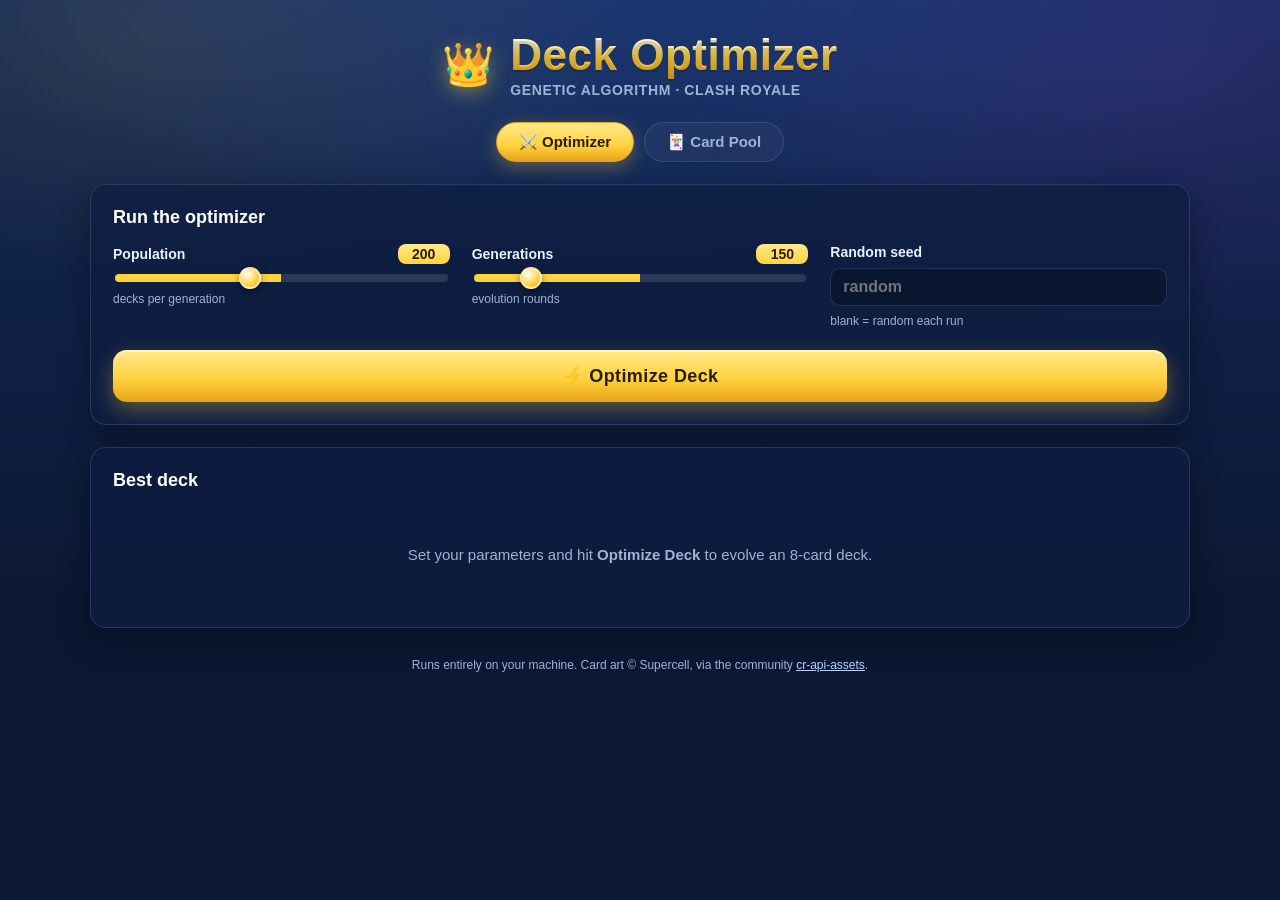
==== UI/index.html @ 9fcb2297 "Fix and clean up code" ====
<!DOCTYPE html>
<html lang="en">
<head>
  <meta charset="UTF-8" />
  <meta name="viewport" content="width=device-width, initial-scale=1.0" />
  <title>Clash Royale Deck Optimizer</title>
  <link rel="stylesheet" href="/style.css" />
  <link rel="icon"
    href="data:image/svg+xml,<svg xmlns='http://www.w3.org/2000/svg' viewBox='0 0 100 100'><text y='.9em' font-size='90'>👑</text></svg>" />
</head>
<body>
  <div class="bg-glow"></div>

  <header class="site-header">
    <div class="crown">👑</div>
    <div class="title-block">
      <h1>Deck Optimizer</h1>
      <p class="subtitle">Genetic algorithm &middot; Clash Royale</p>
    </div>
  </header>

  <nav class="tabs" role="tablist">
    <button class="tab is-active" data-tab="optimizer" role="tab">⚔️ Optimizer</button>
    <button class="tab" data-tab="pool" role="tab">🃏 Card Pool</button>
  </nav>

  <main class="wrap">

    <!-- ===================== OPTIMIZER TAB ===================== -->
    <section id="tab-optimizer" class="tab-panel is-active">
      <div class="panel controls-panel">
        <h2 class="panel-title">Run the optimizer</h2>

        <div class="controls">
          <div class="control">
            <label for="population">Population
              <span class="val" id="population-val">200</span>
            </label>
            <input type="range" id="population" min="2" max="500" step="1" value="200" />
            <span class="hint">decks per generation</span>
          </div>

          <div class="control">
            <label for="generations">Generations
              <span class="val" id="generations-val">150</span>
            </label>
            <input type="range" id="generations" min="1" max="1000" step="1" value="150" />
            <span class="hint">evolution rounds</span>
          </div>

          <div class="control">
            <label for="seed">Random seed</label>
            <input type="number" id="seed" placeholder="random" class="seed-input" />
            <span class="hint">blank = random each run</span>
          </div>
        </div>

        <button id="run-btn" class="run-btn">
          <span class="run-btn-label">⚡ Optimize Deck</span>
        </button>

        <div id="progress" class="progress" hidden>
          <div class="progress-head">
            <span id="progress-gen">Generation 0 / 0</span>
            <span id="progress-fitness">best fitness —</span>
          </div>
          <div class="progress-track">
            <div id="progress-bar" class="progress-bar"></div>
          </div>
        </div>
      </div>

      <!-- live evolution view -->
      <div class="panel live-panel" id="live-panel" hidden>
        <div class="live-head">
          <h2 class="panel-title">Evolution in progress</h2>
          <div id="pop-stats" class="pop-stats"></div>
        </div>
        <div class="live-body">
          <div class="chart-card">
            <div class="chart-legend">
              <span class="lg lg-best">Best fitness</span>
              <span class="lg lg-avg">Population average</span>
            </div>
            <canvas id="fitness-chart" height="220"></canvas>
          </div>
          <div id="gen-log" class="gen-log" aria-live="polite"></div>
        </div>
      </div>

      <!-- result -->
      <div class="panel result-panel">
        <div class="result-head">
          <h2 class="panel-title">Best deck <span id="live-pill" class="live-pill" hidden>● LIVE</span></h2>
          <div id="deck-stats" class="deck-stats" hidden></div>
        </div>

        <p id="result-empty" class="empty-state">
          Set your parameters and hit <strong>Optimize Deck</strong> to evolve an 8-card deck.
        </p>

        <div id="deck-grid" class="card-grid deck-grid"></div>

        <p id="heuristic-note" class="note" hidden>
          ⓘ The scoring heuristic is still in progress (currently returns a flat
          score), so this deck is <strong>valid but not yet ranked</strong>.
          Fill in <code>heuristic.py</code> and re-run — the UI updates automatically.
        </p>
      </div>
    </section>

    <!-- ===================== CARD POOL TAB ===================== -->
    <section id="tab-pool" class="tab-panel">
      <div class="panel">
        <div class="pool-toolbar">
          <input type="search" id="search" class="search" placeholder="🔍 Search cards…" />
          <select id="filter-rarity" class="filter">
            <option value="">All rarities</option>
            <option value="common">Common</option>
            <option value="rare">Rare</option>
            <option value="epic">Epic</option>
            <option value="legendary">Legendary</option>
            <option value="champion">Champion</option>
          </select>
          <select id="filter-type" class="filter">
            <option value="">All types</option>
            <option value="troop">Troop</option>
            <option value="building">Building</option>
            <option value="spell">Spell</option>
          </select>
          <select id="filter-elixir" class="filter">
            <option value="">Any elixir</option>
          </select>
          <span id="pool-count" class="pool-count"></span>
        </div>

        <div id="pool-grid" class="card-grid pool-grid"></div>
      </div>
    </section>
  </main>

  <footer class="site-footer">
    Runs entirely on your machine. Card art © Supercell, via the community
    <a href="https://github.com/RoyaleAPI/cr-api-assets" target="_blank" rel="noopener">cr-api-assets</a>.
  </footer>

  <!-- card detail modal -->
  <div id="modal" class="modal" hidden>
    <div class="modal-backdrop" data-close></div>
    <div class="modal-card" role="dialog" aria-modal="true">
      <button class="modal-close" data-close aria-label="Close">✕</button>
      <div id="modal-body"></div>
    </div>
  </div>

  <script src="/app.js"></script>
</body>
</html>
---- style.css ----
/* ======================================================================
   Clash Royale Deck Optimizer — theme
   Self-contained: system fonts, CSS gradients, emoji icons. No frameworks.
   ====================================================================== */

:root {
  --bg-0: #0b1733;
  --bg-1: #142a57;
  --bg-2: #1e3c7b;
  --ink: #eaf1ff;
  --ink-dim: #9fb3d8;
  --gold: #ffd23f;
  --gold-deep: #e8a317;
  --panel: rgba(15, 30, 64, 0.72);
  --panel-line: rgba(120, 160, 230, 0.22);
  --elixir: #d6249f;
  --elixir-2: #803bd6;

  /* rarity colors */
  --r-common: #c4d0de;
  --r-rare: #ff9f1c;
  --r-epic: #b14cff;
  --r-legendary: #34d6e6;
  --r-champion: #ffd23f;

  --radius: 16px;
  --shadow: 0 10px 30px rgba(0, 0, 0, 0.35);
  --font: -apple-system, BlinkMacSystemFont, "Segoe UI", Roboto, Helvetica, Arial, sans-serif;
}

* { box-sizing: border-box; }

html, body { margin: 0; }

body {
  font-family: var(--font);
  color: var(--ink);
  background:
    radial-gradient(1200px 600px at 50% -10%, var(--bg-2), transparent 60%),
    linear-gradient(180deg, var(--bg-1), var(--bg-0) 70%);
  min-height: 100vh;
  padding-bottom: 48px;
  position: relative;
  overflow-x: hidden;
}

.bg-glow {
  position: fixed;
  inset: 0;
  pointer-events: none;
  background:
    radial-gradient(700px 360px at 12% 4%, rgba(255, 210, 63, 0.10), transparent 70%),
    radial-gradient(700px 420px at 92% 8%, rgba(177, 76, 255, 0.12), transparent 70%);
  z-index: 0;
}

/* ----------------------------- header -------------------------------- */
.site-header {
  position: relative;
  z-index: 1;
  display: flex;
  align-items: center;
  gap: 16px;
  justify-content: center;
  padding: 30px 20px 14px;
}

.crown {
  font-size: 42px;
  filter: drop-shadow(0 4px 10px rgba(255, 210, 63, 0.45));
  animation: bob 3.5s ease-in-out infinite;
}

@keyframes bob { 50% { transform: translateY(-6px) rotate(-3deg); } }

.title-block h1 {
  margin: 0;
  font-size: clamp(28px, 5vw, 44px);
  font-weight: 900;
  letter-spacing: 0.5px;
  background: linear-gradient(180deg, #fff 10%, var(--gold) 55%, var(--gold-deep));
  -webkit-background-clip: text;
  background-clip: text;
  color: transparent;
  text-shadow: 0 2px 0 rgba(0, 0, 0, 0.15);
}

.title-block .subtitle {
  margin: 2px 0 0;
  color: var(--ink-dim);
  font-size: 14px;
  font-weight: 600;
  letter-spacing: 0.6px;
  text-transform: uppercase;
}

/* ------------------------------ tabs --------------------------------- */
.tabs {
  position: relative;
  z-index: 1;
  display: flex;
  gap: 10px;
  justify-content: center;
  margin: 10px auto 22px;
}

.tab {
  font: inherit;
  font-weight: 800;
  font-size: 15px;
  color: var(--ink-dim);
  background: rgba(255, 255, 255, 0.04);
  border: 1px solid var(--panel-line);
  padding: 10px 22px;
  border-radius: 999px;
  cursor: pointer;
  transition: transform 0.12s ease, color 0.12s ease, background 0.12s ease;
}

.tab:hover { transform: translateY(-2px); color: var(--ink); }

.tab.is-active {
  color: #2a1d00;
  background: linear-gradient(180deg, #ffe98a, var(--gold) 60%, var(--gold-deep));
  border-color: var(--gold-deep);
  box-shadow: 0 6px 18px rgba(255, 210, 63, 0.3);
}

/* ---------------------------- layout --------------------------------- */
.wrap {
  position: relative;
  z-index: 1;
  width: min(1100px, 92vw);
  margin: 0 auto;
}

.tab-panel { display: none; }
.tab-panel.is-active { display: block; animation: fade 0.25s ease; }

@keyframes fade { from { opacity: 0; transform: translateY(6px); } }

.panel {
  background: var(--panel);
  border: 1px solid var(--panel-line);
  border-radius: var(--radius);
  box-shadow: var(--shadow);
  backdrop-filter: blur(6px);
  padding: 22px;
  margin-bottom: 22px;
}

.panel-title {
  margin: 0 0 16px;
  font-size: 18px;
  font-weight: 800;
  color: #fff;
}

/* --------------------------- controls -------------------------------- */
.controls {
  display: grid;
  grid-template-columns: repeat(auto-fit, minmax(220px, 1fr));
  gap: 22px;
}

.control { display: flex; flex-direction: column; gap: 8px; }

.control label {
  font-weight: 700;
  font-size: 14px;
  display: flex;
  align-items: center;
  gap: 8px;
}

.control .val {
  margin-left: auto;
  min-width: 52px;
  text-align: center;
  font-weight: 800;
  color: #2a1d00;
  background: linear-gradient(180deg, #ffe98a, var(--gold));
  border-radius: 8px;
  padding: 2px 8px;
}

.control .hint { font-size: 12px; color: var(--ink-dim); }

input[type="range"] {
  -webkit-appearance: none;
  appearance: none;
  height: 8px;
  border-radius: 999px;
  background: linear-gradient(90deg, var(--gold) 0%, var(--gold) 50%, rgba(255, 255, 255, 0.12) 50%);
  outline: none;
}

input[type="range"]::-webkit-slider-thumb {
  -webkit-appearance: none;
  width: 22px;
  height: 22px;
  border-radius: 50%;
  background: radial-gradient(circle at 35% 30%, #fff, var(--gold) 60%, var(--gold-deep));
  border: 2px solid #fff8;
  cursor: pointer;
  box-shadow: 0 3px 8px rgba(0, 0, 0, 0.4);
}

input[type="range"]::-moz-range-thumb {
  width: 22px;
  height: 22px;
  border-radius: 50%;
  background: radial-gradient(circle at 35% 30%, #fff, var(--gold) 60%, var(--gold-deep));
  border: 2px solid #fff8;
  cursor: pointer;
}

.seed-input {
  font: inherit;
  font-weight: 700;
  color: var(--ink);
  background: rgba(0, 0, 0, 0.25);
  border: 1px solid var(--panel-line);
  border-radius: 10px;
  padding: 9px 12px;
}

.seed-input:focus { outline: 2px solid var(--gold); }

/* ----------------------------- run ----------------------------------- */
.run-btn {
  margin-top: 22px;
  width: 100%;
  font: inherit;
  font-weight: 900;
  font-size: 18px;
  letter-spacing: 0.4px;
  color: #2a1d00;
  background: linear-gradient(180deg, #ffe98a, var(--gold) 55%, var(--gold-deep));
  border: none;
  border-radius: 14px;
  padding: 15px;
  cursor: pointer;
  box-shadow: 0 8px 22px rgba(255, 210, 63, 0.32), inset 0 2px 0 rgba(255, 255, 255, 0.5);
  transition: transform 0.1s ease, filter 0.1s ease;
}

.run-btn:hover { filter: brightness(1.05); transform: translateY(-2px); }
.run-btn:active { transform: translateY(0); }
.run-btn:disabled { filter: grayscale(0.5) brightness(0.8); cursor: progress; transform: none; }

/* --------------------------- progress -------------------------------- */
.progress { margin-top: 20px; }

.progress-head {
  display: flex;
  justify-content: space-between;
  font-weight: 700;
  font-size: 14px;
  margin-bottom: 8px;
  color: var(--ink);
}

#progress-fitness { color: var(--gold); }

.progress-track {
  height: 14px;
  border-radius: 999px;
  background: rgba(0, 0, 0, 0.3);
  overflow: hidden;
  border: 1px solid var(--panel-line);
}

.progress-bar {
  height: 100%;
  width: 0%;
  border-radius: 999px;
  background: linear-gradient(90deg, var(--elixir-2), var(--elixir));
  background-size: 200% 100%;
  transition: width 0.18s ease;
  animation: shimmer 1.4s linear infinite;
}

@keyframes shimmer { to { background-position: 200% 0; } }

/* ------------------------- result / stats ---------------------------- */
.result-head {
  display: flex;
  align-items: center;
  justify-content: space-between;
  flex-wrap: wrap;
  gap: 12px;
}

.deck-stats { display: flex; gap: 10px; flex-wrap: wrap; }

.stat {
  display: flex;
  flex-direction: column;
  align-items: center;
  min-width: 78px;
  padding: 8px 12px;
  border-radius: 12px;
  background: rgba(0, 0, 0, 0.25);
  border: 1px solid var(--panel-line);
}

.stat .stat-val { font-weight: 900; font-size: 18px; color: #fff; }
.stat .stat-lbl { font-size: 11px; color: var(--ink-dim); text-transform: uppercase; letter-spacing: 0.4px; }
.stat.bad .stat-val { color: #ff7a7a; }

.empty-state { color: var(--ink-dim); font-size: 15px; padding: 24px 4px; text-align: center; }

.note {
  margin: 16px 0 0;
  font-size: 13px;
  line-height: 1.5;
  color: #ffe9a8;
  background: rgba(255, 210, 63, 0.08);
  border: 1px solid rgba(255, 210, 63, 0.3);
  border-radius: 12px;
  padding: 12px 14px;
}

.note code { background: rgba(0, 0, 0, 0.3); padding: 1px 6px; border-radius: 6px; }

/* ----------------------- live evolution view ------------------------- */
.live-head {
  display: flex;
  align-items: center;
  justify-content: space-between;
  flex-wrap: wrap;
  gap: 12px;
}

.pop-stats { display: flex; gap: 8px; flex-wrap: wrap; }

.pop-chip {
  display: flex;
  flex-direction: column;
  align-items: center;
  min-width: 66px;
  padding: 6px 10px;
  border-radius: 10px;
  background: rgba(0, 0, 0, 0.25);
  border: 1px solid var(--panel-line);
}
.pop-chip .pc-val { font-weight: 900; color: #fff; font-size: 15px; }
.pop-chip .pc-lbl {
  font-size: 10px;
  color: var(--ink-dim);
  text-transform: uppercase;
  letter-spacing: 0.4px;
}

.live-body {
  display: grid;
  grid-template-columns: 1fr 260px;
  gap: 16px;
  margin-top: 16px;
}

.chart-card {
  background: rgba(0, 0, 0, 0.22);
  border: 1px solid var(--panel-line);
  border-radius: 12px;
  padding: 12px;
}

.chart-legend { display: flex; gap: 16px; margin-bottom: 8px; font-size: 12px; font-weight: 700; }
.chart-legend .lg { display: flex; align-items: center; gap: 6px; color: var(--ink-dim); }
.chart-legend .lg::before {
  content: "";
  width: 14px;
  height: 3px;
  border-radius: 2px;
  background: currentColor;
}
.chart-legend .lg-best { color: var(--gold); }
.chart-legend .lg-avg { color: var(--r-epic); }

#fitness-chart { width: 100%; height: 220px; display: block; }

.gen-log {
  background: rgba(0, 0, 0, 0.3);
  border: 1px solid var(--panel-line);
  border-radius: 12px;
  padding: 10px 12px;
  max-height: 246px;
  overflow: auto;
  font-family: ui-monospace, "Cascadia Code", Consolas, monospace;
  font-size: 12px;
  line-height: 1.75;
}
.log-line { color: var(--ink-dim); white-space: nowrap; }
.log-line b { color: var(--gold); }
.log-line .lg-gen { color: #7fa8ff; }

.live-pill {
  font-size: 12px;
  font-weight: 900;
  color: #ff6b6b;
  vertical-align: middle;
  margin-left: 6px;
  animation: blink 1.1s steps(2, start) infinite;
}
@keyframes blink { 50% { opacity: 0.25; } }

.deck-grid .just-updated { animation: cardpulse 0.5s ease; }
@keyframes cardpulse {
  0% { transform: scale(0.9); box-shadow: 0 0 0 3px var(--rc); }
  100% { transform: scale(1); }
}

@media (max-width: 760px) {
  .live-body { grid-template-columns: 1fr; }
  .gen-log { max-height: 160px; }
}

/* ----------------------------- cards --------------------------------- */
.card-grid {
  display: grid;
  gap: 16px;
  margin-top: 18px;
}

.deck-grid { grid-template-columns: repeat(4, 1fr); }
.pool-grid { grid-template-columns: repeat(auto-fill, minmax(130px, 1fr)); }

/* deck slot wrapper: a small caption above each card (Evolution / Hero / Wild) */
.deck-slot { display: flex; flex-direction: column; gap: 6px; }
.slot-tag {
  min-height: 15px;
  text-align: center;
  font-size: 10px;
  font-weight: 900;
  letter-spacing: 0.6px;
  text-transform: uppercase;
}
.slot-tag.on {
  border-radius: 999px;
  padding: 1px 0;
  background: rgba(255, 255, 255, 0.05);
}
.slot-tag.slot-evo { color: var(--r-legendary); }
.slot-tag.slot-hero { color: var(--gold); }
.slot-tag.slot-wild { color: #ff86e0; }

.card {
  --rc: var(--r-common);
  position: relative;
  border-radius: 14px;
  padding: 6px 6px 8px;
  background: linear-gradient(180deg, rgba(255, 255, 255, 0.10), rgba(0, 0, 0, 0.12));
  border: 2px solid var(--rc);
  box-shadow: 0 8px 18px rgba(0, 0, 0, 0.35), inset 0 1px 0 rgba(255, 255, 255, 0.18);
  transition: transform 0.12s ease, box-shadow 0.12s ease;
}

.card.clickable { cursor: pointer; }
.card.clickable:hover {
  transform: translateY(-5px);
  box-shadow: 0 16px 28px rgba(0, 0, 0, 0.45), 0 0 0 2px var(--rc);
}

.card[data-rarity="common"]    { --rc: var(--r-common); }
.card[data-rarity="rare"]      { --rc: var(--r-rare); }
.card[data-rarity="epic"]      { --rc: var(--r-epic); }
.card[data-rarity="legendary"] { --rc: var(--r-legendary); }
.card[data-rarity="champion"]  { --rc: var(--r-champion); }

.art-wrap {
  position: relative;
  width: 100%;
  aspect-ratio: 302 / 363;
  border-radius: 10px;
  overflow: hidden;
  background:
    radial-gradient(circle at 50% 30%, color-mix(in srgb, var(--rc) 45%, transparent), transparent 70%),
    linear-gradient(180deg, rgba(255, 255, 255, 0.10), rgba(0, 0, 0, 0.3));
  display: flex;
  align-items: center;
  justify-content: center;
}

.art-wrap img.art {
  position: absolute;
  inset: 0;
  width: 100%;
  height: 100%;
  object-fit: contain;
  filter: drop-shadow(0 4px 6px rgba(0, 0, 0, 0.4));
}

.art-wrap .initials {
  display: none;
  font-weight: 900;
  font-size: 30px;
  color: #fff;
  text-shadow: 0 2px 6px rgba(0, 0, 0, 0.5);
  letter-spacing: 1px;
}
.art-wrap.no-art .initials { display: block; }

.card .elixir {
  position: absolute;
  top: -7px;
  left: -7px;
  width: 30px;
  height: 30px;
  border-radius: 50%;
  background: radial-gradient(circle at 35% 30%, #ff7fe0, var(--elixir) 55%, var(--elixir-2));
  border: 2px solid #fff;
  color: #fff;
  font-weight: 900;
  font-size: 15px;
  display: flex;
  align-items: center;
  justify-content: center;
  box-shadow: 0 3px 8px rgba(0, 0, 0, 0.45);
  z-index: 3;
}

.badges {
  position: absolute;
  top: 4px;
  right: 4px;
  display: flex;
  flex-direction: column;
  gap: 4px;
  z-index: 3;
  align-items: flex-end;
}

.badge {
  font-size: 10px;
  font-weight: 900;
  letter-spacing: 0.4px;
  padding: 2px 7px;
  border-radius: 999px;
  color: #04222a;
  box-shadow: 0 2px 6px rgba(0, 0, 0, 0.4);
}

.badge.evo { background: linear-gradient(180deg, #8ff6ff, var(--r-legendary)); }
.badge.champ { background: linear-gradient(180deg, #ffe98a, var(--gold)); color: #2a1d00; }
.badge.evo-avail {
  background: rgba(52, 214, 230, 0.18);
  color: #9ff0fa;
  border: 1px solid rgba(52, 214, 230, 0.5);
}

.card .name {
  margin-top: 7px;
  text-align: center;
  font-weight: 800;
  font-size: 13px;
  line-height: 1.15;
  min-height: 2.3em;
  display: flex;
  align-items: center;
  justify-content: center;
}

.card .rarity-strip {
  margin-top: 5px;
  text-align: center;
  font-size: 10px;
  font-weight: 800;
  text-transform: uppercase;
  letter-spacing: 0.6px;
  color: var(--rc);
}

/* --------------------------- pool toolbar ---------------------------- */
.pool-toolbar {
  display: flex;
  flex-wrap: wrap;
  gap: 10px;
  align-items: center;
}

.search, .filter {
  font: inherit;
  font-weight: 600;
  color: var(--ink);
  background: rgba(0, 0, 0, 0.28);
  border: 1px solid var(--panel-line);
  border-radius: 10px;
  padding: 10px 12px;
}

.search { flex: 1 1 220px; }
.search:focus, .filter:focus { outline: 2px solid var(--gold); }
.filter { cursor: pointer; }
.filter option { color: #000; }

.pool-count { margin-left: auto; color: var(--ink-dim); font-size: 13px; font-weight: 700; }

/* ----------------------------- modal --------------------------------- */
.modal { position: fixed; inset: 0; z-index: 50; display: flex; align-items: center; justify-content: center; }
.modal[hidden] { display: none; }

.modal-backdrop { position: absolute; inset: 0; background: rgba(4, 10, 26, 0.7); backdrop-filter: blur(3px); }

.modal-card {
  position: relative;
  width: min(420px, 92vw);
  background: linear-gradient(180deg, var(--bg-2), var(--bg-1));
  border: 1px solid var(--panel-line);
  border-radius: 18px;
  box-shadow: var(--shadow);
  padding: 22px;
  animation: pop 0.18s ease;
}

@keyframes pop { from { transform: scale(0.94); opacity: 0; } }

.modal-close {
  position: absolute;
  top: 12px;
  right: 12px;
  width: 32px;
  height: 32px;
  border-radius: 50%;
  border: none;
  background: rgba(255, 255, 255, 0.1);
  color: var(--ink);
  font-size: 15px;
  cursor: pointer;
}
.modal-close:hover { background: rgba(255, 255, 255, 0.2); }

.modal-head { display: flex; gap: 16px; align-items: center; margin-bottom: 16px; }
.modal-head .m-art {
  width: 92px;
  aspect-ratio: 302 / 363;
  border-radius: 10px;
  overflow: hidden;
  flex: none;
}
.modal-head h3 { margin: 0 0 4px; font-size: 22px; }
.modal-head .m-sub { color: var(--ink-dim); font-size: 13px; font-weight: 700; text-transform: capitalize; }

.stat-table { width: 100%; border-collapse: collapse; }
.stat-table td { padding: 8px 4px; border-bottom: 1px solid var(--panel-line); font-size: 14px; }
.stat-table td:first-child { color: var(--ink-dim); text-transform: capitalize; }
.stat-table td:last-child { text-align: right; font-weight: 800; }
.stat-table .none { color: var(--ink-dim); text-align: center; padding: 16px; }

/* ----------------------------- footer -------------------------------- */
.site-footer {
  position: relative;
  z-index: 1;
  text-align: center;
  color: var(--ink-dim);
  font-size: 12px;
  margin-top: 30px;
  padding: 0 20px;
}
.site-footer a { color: #bcd0ff; }

/* --------------------------- responsive ------------------------------ */
@media (max-width: 720px) {
  .deck-grid { grid-template-columns: repeat(2, 1fr); }
  .pool-grid { grid-template-columns: repeat(auto-fill, minmax(110px, 1fr)); }
}
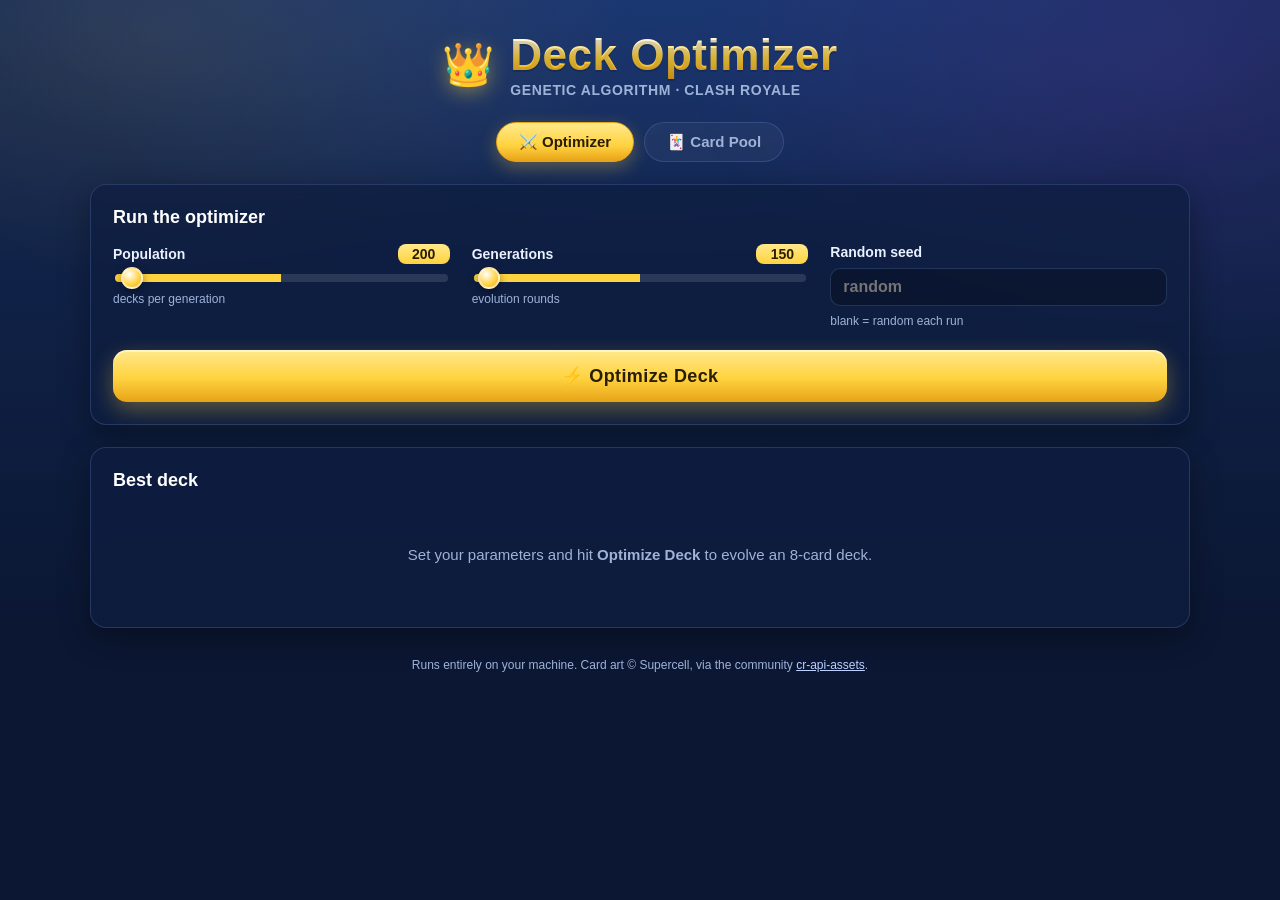
==== commit 2a15d22c: "Fix and clean up code" ====
--- a/UI/index.html
+++ b/UI/index.html
@@ -36,7 +36,7 @@
             <label for="population">Population
               <span class="val" id="population-val">200</span>
             </label>
-            <input type="range" id="population" min="2" max="500" step="1" value="200" />
+            <input type="range" id="population" min="2" max="10000" step="1" value="200" />
             <span class="hint">decks per generation</span>
           </div>
 
@@ -44,7 +44,7 @@
             <label for="generations">Generations
               <span class="val" id="generations-val">150</span>
             </label>
-            <input type="range" id="generations" min="1" max="1000" step="1" value="150" />
+            <input type="range" id="generations" min="1" max="10000" step="1" value="150" />
             <span class="hint">evolution rounds</span>
           </div>
 
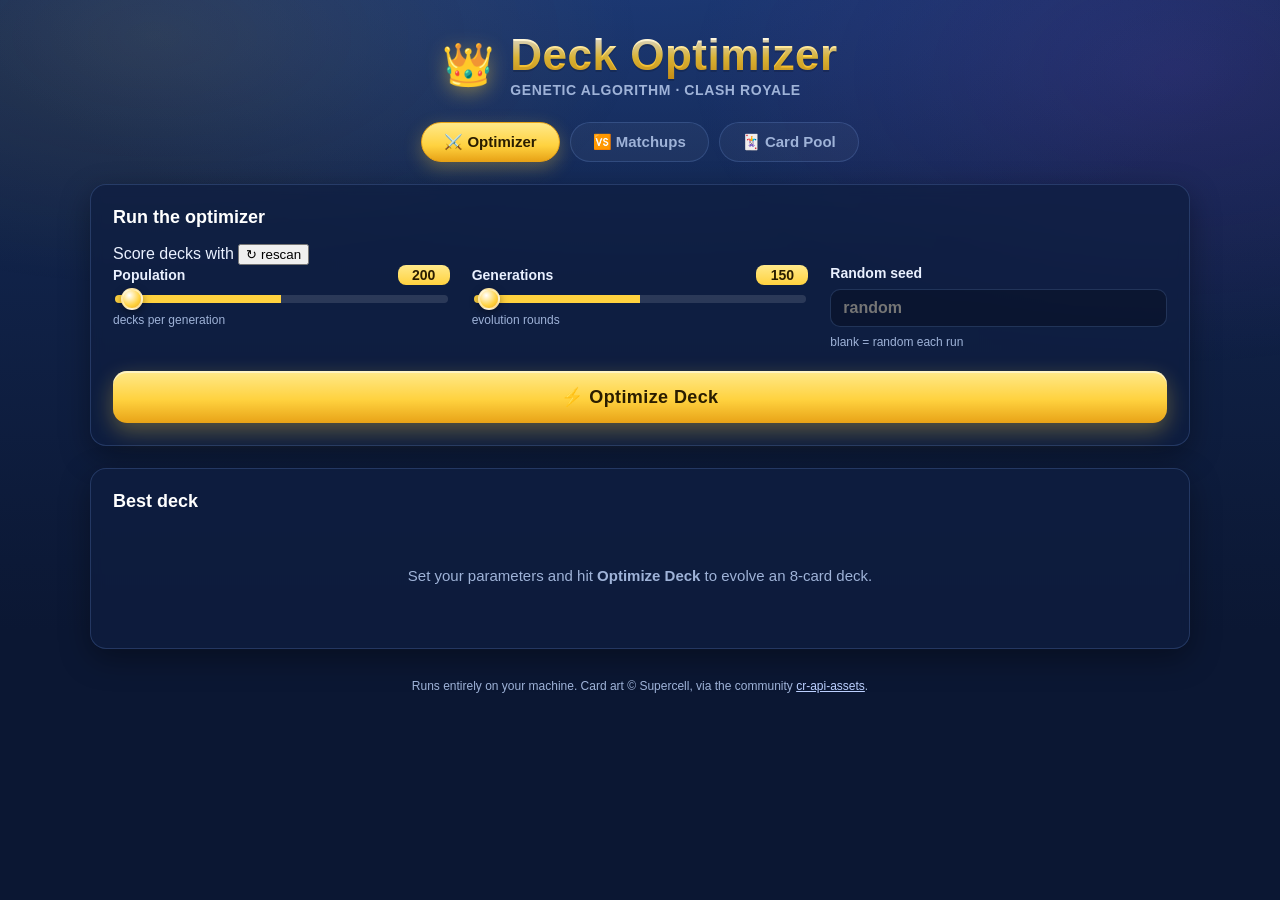
==== commit 5b282b12: "Add learnable fitness function Co-Authored-By: Claude Opus 5 <noreply@anthropic.com>" ====
--- a/UI/index.html
+++ b/UI/index.html
@@ -21,6 +21,7 @@
 
   <nav class="tabs" role="tablist">
     <button class="tab is-active" data-tab="optimizer" role="tab">⚔️ Optimizer</button>
+    <button class="tab" data-tab="matchups" role="tab">🆚 Matchups</button>
     <button class="tab" data-tab="pool" role="tab">🃏 Card Pool</button>
   </nav>
 
@@ -30,6 +31,16 @@
     <section id="tab-optimizer" class="tab-panel is-active">
       <div class="panel controls-panel">
         <h2 class="panel-title">Run the optimizer</h2>
+
+        <!-- scorer picker: which function rates a deck -->
+        <div class="scorer-block">
+          <div class="scorer-label">
+            Score decks with
+            <button id="scorer-rescan" class="link-btn" type="button"
+              title="Re-probe for the trained model without restarting the server">↻ rescan</button>
+          </div>
+          <div id="scorer-picker" class="scorer-picker" role="radiogroup" aria-label="Scorer"></div>
+        </div>
 
         <div class="controls">
           <div class="control">
@@ -55,14 +66,17 @@
           </div>
         </div>
 
-        <button id="run-btn" class="run-btn">
-          <span class="run-btn-label">⚡ Optimize Deck</span>
-        </button>
+        <div class="run-row">
+          <button id="run-btn" class="run-btn">
+            <span class="run-btn-label">⚡ Optimize Deck</span>
+          </button>
+          <button id="stop-btn" class="stop-btn" hidden>■ Stop</button>
+        </div>
 
         <div id="progress" class="progress" hidden>
           <div class="progress-head">
             <span id="progress-gen">Generation 0 / 0</span>
-            <span id="progress-fitness">best fitness —</span>
+            <span id="progress-fitness">best —</span>
           </div>
           <div class="progress-track">
             <div id="progress-bar" class="progress-bar"></div>
@@ -79,7 +93,7 @@
         <div class="live-body">
           <div class="chart-card">
             <div class="chart-legend">
-              <span class="lg lg-best">Best fitness</span>
+              <span class="lg lg-best" id="legend-best">Best fitness</span>
               <span class="lg lg-avg">Population average</span>
             </div>
             <canvas id="fitness-chart" height="220"></canvas>
@@ -101,11 +115,109 @@
 
         <div id="deck-grid" class="card-grid deck-grid"></div>
 
-        <p id="heuristic-note" class="note" hidden>
-          ⓘ The scoring heuristic is still in progress (currently returns a flat
-          score), so this deck is <strong>valid but not yet ranked</strong>.
-          Fill in <code>heuristic.py</code> and re-run — the UI updates automatically.
-        </p>
+        <div id="result-actions" class="result-actions" hidden>
+          <button id="send-a-btn" class="ghost-btn">🆚 Open in Matchups</button>
+          <button id="copy-deck-btn" class="ghost-btn">📋 Copy card list</button>
+        </div>
+
+        <p id="result-note" class="note" hidden></p>
+      </div>
+
+      <!-- matchup breakdown of the best deck vs the meta -->
+      <div class="panel matchups-panel" id="matchups-panel" hidden>
+        <div class="result-head">
+          <h2 class="panel-title">Matchups vs the meta</h2>
+          <div id="matchups-summary" class="deck-stats"></div>
+        </div>
+        <p class="hint-line">
+          How the best deck fares against each meta deck. Bars are
+          <span class="k-win">P(win)</span>; the fitness is the usage-weighted average.
+        </p>
+        <div id="matchups-list" class="matchups-list"></div>
+      </div>
+    </section>
+
+    <!-- ===================== MATCHUPS TAB ===================== -->
+    <section id="tab-matchups" class="tab-panel">
+      <div class="panel">
+        <div class="result-head">
+          <h2 class="panel-title">Head to head</h2>
+          <div class="builder-tools">
+            <button id="swap-btn" class="ghost-btn" title="Swap the two decks">⇄ Swap A / B</button>
+          </div>
+        </div>
+        <p id="matchup-unavailable" class="empty-state" hidden></p>
+
+        <div id="h2h" class="h2h">
+          <!-- deck A -->
+          <div class="builder" data-side="a">
+            <div class="builder-head">
+              <h3>Deck A</h3>
+              <span class="builder-status" id="status-a">0 / 8</span>
+            </div>
+            <div class="builder-grid" id="builder-a"></div>
+            <div class="builder-foot">
+              <button class="ghost-btn sm" data-act="best" data-side="a">⚡ Use best deck</button>
+              <div class="dd">
+                <button class="ghost-btn sm" data-act="meta-menu" data-side="a">📈 Load meta deck ▾</button>
+                <div class="dd-menu" id="meta-menu-a" hidden></div>
+              </div>
+              <button class="ghost-btn sm" data-act="clear" data-side="a">✕ Clear</button>
+            </div>
+            <div class="builder-fit" id="fit-a"></div>
+          </div>
+
+          <!-- the verdict -->
+          <div class="vs">
+            <div class="vs-badge">VS</div>
+            <div class="vs-gauge" id="vs-gauge">
+              <div class="vs-fill" id="vs-fill"></div>
+              <div class="vs-mid"></div>
+            </div>
+            <div class="vs-nums">
+              <span id="vs-a" class="vs-num a">—</span>
+              <span id="vs-b" class="vs-num b">—</span>
+            </div>
+            <div class="vs-caption" id="vs-caption">Build two valid decks to compare</div>
+            <div class="vs-sub" id="vs-sub"></div>
+          </div>
+
+          <!-- deck B -->
+          <div class="builder" data-side="b">
+            <div class="builder-head">
+              <h3>Deck B</h3>
+              <span class="builder-status" id="status-b">0 / 8</span>
+            </div>
+            <div class="builder-grid" id="builder-b"></div>
+            <div class="builder-foot">
+              <button class="ghost-btn sm" data-act="best" data-side="b">⚡ Use best deck</button>
+              <div class="dd">
+                <button class="ghost-btn sm" data-act="meta-menu" data-side="b">📈 Load meta deck ▾</button>
+                <div class="dd-menu" id="meta-menu-b" hidden></div>
+              </div>
+              <button class="ghost-btn sm" data-act="clear" data-side="b">✕ Clear</button>
+            </div>
+            <div class="builder-fit" id="fit-b"></div>
+          </div>
+        </div>
+        <p class="hint-line builder-hint">
+          Click an empty slot to add a card · click the form pill on a card to cycle
+          base / <span class="k-evo">EVO</span> / <span class="k-hero">HERO</span> · ✕ removes it.
+        </p>
+      </div>
+
+      <!-- the meta deck set -->
+      <div class="panel" id="meta-panel">
+        <div class="result-head">
+          <h2 class="panel-title">Meta decks</h2>
+          <span id="meta-count" class="pool-count"></span>
+        </div>
+        <p class="hint-line">
+          The opponents the fitness averages over, weighted by ladder usage.
+          Click a deck to load it as A or B.
+        </p>
+        <p id="meta-empty" class="empty-state">Loading…</p>
+        <div id="meta-list" class="meta-list"></div>
       </div>
     </section>
 
@@ -153,6 +265,19 @@
     </div>
   </div>
 
+  <!-- card picker (deck builder) -->
+  <div id="picker" class="modal" hidden>
+    <div class="modal-backdrop" data-close></div>
+    <div class="modal-card wide" role="dialog" aria-modal="true">
+      <button class="modal-close" data-close aria-label="Close">✕</button>
+      <div class="picker-head">
+        <h3 id="picker-title">Add a card</h3>
+        <input type="search" id="picker-search" class="search" placeholder="🔍 Search cards…" autocomplete="off" />
+      </div>
+      <div id="picker-grid" class="card-grid pool-grid picker-grid"></div>
+    </div>
+  </div>
+
   <script src="/app.js"></script>
 </body>
 </html>
